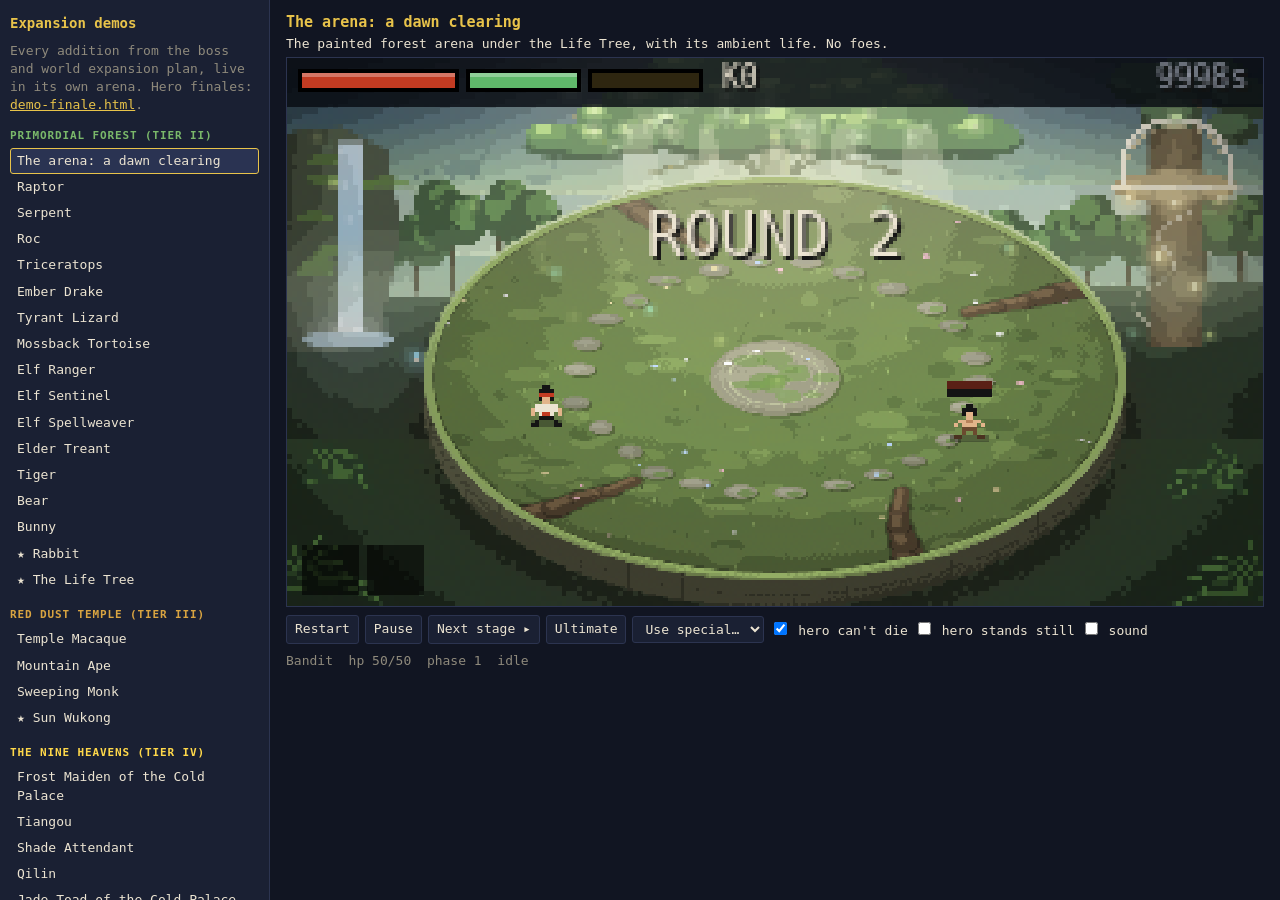
==== demo-expansion.html @ ad7a0745 "Expansion demo page: every new foe and boss, live in its world, with stage, ultimate and special con" ====
<!doctype html>
<html lang="en">
<head>
<meta charset="utf-8">
<meta name="viewport" content="width=device-width, initial-scale=1">
<title>Expansion Demos</title>
<style>
  :root { --bg:#111522; --panel:#1a2033; --ink:#ece4d2; --dim:#8f8a7c; --gold:#e8c34a; --line:#2c3450; }
  * { box-sizing: border-box; }
  body { background: var(--bg); color: var(--ink); font: 13px/1.4 monospace; margin: 0; display: flex; height: 100vh; }
  nav { width: 270px; overflow-y: auto; background: var(--panel); border-right: 1px solid var(--line); padding: 10px; flex: none; }
  nav h1 { font-size: 14px; color: var(--gold); margin: 4px 0 8px; }
  nav h2 { font-size: 11px; text-transform: uppercase; letter-spacing: .08em; margin: 14px 0 4px; }
  nav button { display: block; width: 100%; text-align: left; background: none; border: 1px solid transparent; color: var(--ink); font: inherit; padding: 3px 6px; cursor: pointer; border-radius: 3px; }
  nav button:hover { border-color: var(--line); }
  nav button.on { background: #2a3352; border-color: var(--gold); }
  nav a { color: var(--gold); }
  main { flex: 1; padding: 12px 16px; overflow-y: auto; min-width: 0; }
  #view { width: 100%; max-width: 1024px; aspect-ratio: 16/9; image-rendering: pixelated; border: 1px solid var(--line); display: block; background: #000; }
  .bar { display: flex; flex-wrap: wrap; gap: 6px; align-items: center; margin: 8px 0; }
  .bar button, .bar select { font: inherit; background: var(--panel); color: var(--ink); border: 1px solid var(--line); padding: 4px 8px; border-radius: 3px; cursor: pointer; }
  .bar button:hover { border-color: var(--gold); }
  #title { color: var(--gold); font-size: 15px; margin: 0 0 2px; }
  #desc { color: var(--ink); margin: 0 0 4px; max-width: 1024px; }
  #lore { color: var(--dim); font-style: italic; margin: 0; max-width: 1024px; }
  #info { color: var(--dim); white-space: pre-wrap; max-width: 1024px; }
  @media (max-width: 760px) { body { flex-direction: column; height: auto; } nav { width: auto; max-height: 40vh; } }
</style>
</head>
<body>
<nav id="list"><h1>Expansion demos</h1><p style="color:var(--dim);margin:0">Every addition from the boss and world expansion plan, live in its own arena. Hero finales: <a href="demo-finale.html">demo-finale.html</a>.</p></nav>
<main>
  <h2 id="title">Pick a demo</h2>
  <p id="desc"></p>
  <canvas id="view" width="256" height="144"></canvas>
  <div class="bar">
    <button id="restart">Restart</button>
    <button id="pause">Pause</button>
    <button id="next" title="Push the demoBoss to its next stage, phase or life">Next stage ▸</button>
    <button id="ult">Ultimate</button>
    <select id="special"><option value="">Use special…</option></select>
    <label><input type="checkbox" id="god" checked> hero can't die</label>
    <label><input type="checkbox" id="idle"> hero stands still</label>
    <label><input type="checkbox" id="snd"> sound</label>
  </div>
  <p id="lore"></p>
  <div id="info"></div>
</main>
<script src="js/sfx.js"></script><script src="js/agent.js"></script><script src="js/sim.js"></script><script src="js/campaign.js"></script><script src="js/lore.js"></script>
<script src="js/render.js"></script><script src="js/arenas.js"></script><script src="js/swordfx.js"></script><script src="js/finale-arenas.js"></script>
<script>
// One live arena per expansion addition, drawn by the game's own renderer in the world it belongs to.
const $d = id => document.getElementById(id);
const demoFoe = (type, world, desc) => ({ label: ENEMY_TYPES[type] ? ENEMY_TYPES[type].name : type, world, desc, foes: [type] });
const GROUPS = [
  ['Primordial Forest (Tier II)', 'forest', [
    { label: 'The arena: a dawn clearing', world: 'forest', desc: 'The painted forest arena under the Life Tree, with its ambient life. No foes.', foes: [] },
    ...['raptor', 'serpent', 'roc', 'triceratops', 'drake', 'trex', 'tortoise', 'elfranger', 'elfsentinel', 'elfspellweaver', 'treant'].map(t => demoFoe(t, 'forest', 'New forest foe.')),
    ...['tiger', 'bear', 'bunny'].map(t => demoFoe(t, 'forest', 'Promoted to a full foe with its own passive and technique.')),
    { ...demoFoe('jaderabbit', 'forest', 'Boss 1. Use Next stage for the Ink-Stained Jade Rabbit and its Moon Bite.'), boss: true },
    { ...demoFoe('lifetree', 'forest', 'Boss 2. Immobile, live-drawn; it blossoms when awake and calls its elven guardians.'), boss: true, at: [0, -30] },
  ]],
  ['Red Dust Temple (Tier III)', 'temple', [
    ...['macaque', 'greatape', 'sweepingmonk'].map(t => demoFoe(t, 'temple', t === 'sweepingmonk' ? 'New elite.' : 'New temple foe.')),
    { ...demoFoe('wukong', 'temple', 'Sun Wukong, the Victorious Fighting Buddha: the temple\'s new second demoBoss.'), boss: true },
  ]],
  ['The Nine Heavens (Tier IV)', 'heavens', [
    ...['frostmaiden', 'tiangou', 'shadeattendant', 'qilin', 'jadetoad'].map(t => demoFoe(t, 'heavens', ['qilin', 'jadetoad'].includes(t) ? 'New elite: ice and shadow pass.' : 'New foe: ice and shadow pass.')),
    { ...demoFoe('emperor', 'heavens', 'Stage 1, human form: Dragon Majesty pressure, Mandate of Heaven decrees, the court.'), boss: true, label: 'Dragon Emperor · stage 1' },
    { ...demoFoe('emperor', 'heavens', 'Stage 2, the Celestial Dragon: tide, dragonfire, rain that soaks you and heals him.'), boss: true, label: 'Dragon Emperor · stage 2', stages: 1 },
    { ...demoFoe('emperor', 'heavens', 'Stage 3, the Golden Body true dragon: sky coils and neck, the pearl, Five Phases breath.'), boss: true, label: 'Dragon Emperor · stage 3', stages: 2 },
    { label: 'Sun & Moon Venerables', world: 'heavens', foes: ['sunvenerable', 'moonvenerable'], boss: true, desc: 'The pair: day/night dial, Mutual Shelter, rotating stances, the Two Poles Turn. Next stage pushes both into Act 2 (Five Phases wheel).' },
    { label: 'Taiji Venerable (merged)', world: 'heavens', foes: ['sunvenerable', 'moonvenerable'], boss: true, taiji: true, desc: 'The Sun falls; the Moon becomes the Taiji Venerable with both arts and Birth of All Things.' },
  ]],
  ['Netherworld Abyss (Tier III)', 'abyss', [
    { ...demoFoe('ancestor', 'abyss', 'Phase 1, Keeper of the Yellow Springs: Broth of Forgetting, sealing, ferries that drag you.'), boss: true, label: 'Yellow Spring Ancestor · phase 1', talents: true },
    { ...demoFoe('ancestor', 'abyss', 'Phase 2, Nine Springs Domain: reforming from springs, Samsara, fishing, Forgotten Reflection.'), boss: true, label: 'Yellow Spring Ancestor · phase 2', stages: 1, talents: true },
  ]],
  ['Eastern Isles (Tier IV)', 'isles', [
    { ...demoFoe('tamamo', 'isles', 'Life 1 of nine. Next stage takes a life: each brings a tail and a new art.'), boss: true, label: 'Nine-Tailed Fox · first life' },
    { ...demoFoe('tamamo', 'isles', 'Life 4: the Dance of a Hundred Foxes is now possible.'), boss: true, label: 'Nine-Tailed Fox · fourth life', lives: 3 },
    { ...demoFoe('tamamo', 'isles', 'Life 9, the Heavenly Fox: Ninefold Sovereignty, Killing Stones that petrify, Nine Tails Eclipse the Moon.'), boss: true, label: 'Nine-Tailed Fox · ninth life', lives: 8 },
  ]],
];

const demoList = $d('list'), view = $d('view'), renderer = new Renderer(view);
let demoCur = null, demoSim = null, demoPaused = false, demoTick = 0, demoLast = 0, demoBoss = null;
for (const [name, world, items] of GROUPS) {
  const h = document.createElement('h2'); h.textContent = name; h.style.color = (WORLD_BY_ID[world] || {}).color || '#ccc'; demoList.append(h);
  for (const d of items) {
    const b = document.createElement('button'); b.textContent = (d.boss ? '★ ' : '') + d.label;
    b.onclick = () => { for (const x of demoList.querySelectorAll('button')) x.classList.remove('on'); b.classList.add('on'); start(d); };
    demoList.append(b);
  }
}

function nextStage(e) {
  if (!e || e.dead) return;
  e.invulnT = 0; e.state = 'idle'; e.ult = null;
  if (e.def.foxLives) { if ((e.tails || 1) < e.def.foxLives) demoSim.foxRise(e); return; }
  demoSim.dealDamage(e, 99999, demoSim.p, 0, 0, 0);
}
function runFor(sec) { for (let i = 0; i < sec * 60; i++) { demoSim.p.hp = demoSim.p.maxHp; demoSim.step(null); } }

function start(d) {
  demoCur = d; demoTick = 0;
  demoSim = new Sim('custom', 7, { visual: true, timeLimit: 9999, roster: ['bandit'], atOnce: 1 });
  demoSim.enemies.length = 0;
  const spawned = d.foes.map((t, i) => { const [x, y] = d.at || [40 + i * 20, (i ? 20 : -10)]; const e = demoSim.spawnEnemy(t, x, y); e.state = 'idle'; e.st = 0; return e; });
  if (d.talents) demoSim.applyTalents(demoSim.p, ['ripple', 'vampfist', 'dragonbreath'], 'unformed');
  demoSim.p.x = -70; demoSim.p.y = 20; demoSim.waveIdx = 1; demoSim.step(null);
  demoBoss = spawned[0] || null;
  for (let k = 0; k < (d.stages || 0); k++) { nextStage(demoBoss); runFor(3); }
  for (let k = 0; k < (d.lives || 0); k++) { nextStage(demoBoss); demoBoss.invulnT = 0; demoBoss.state = 'idle'; }
  if (d.taiji) { spawned[1].hp = spawned[1].maxHp * 0.2; spawned[0].hp = 0; demoSim.resolveFalls(); demoBoss = spawned[1]; }
  renderer.reset && renderer.reset();
  demoSim.fx = [];
  $d('title').textContent = d.label; $d('desc').textContent = d.desc || '';
  $d('lore').textContent = (d.foes[0] && CODEX_LORE[d.foes[0]]) || '';
  fillSpecials();
  window.__sim = demoSim;
}
function fillSpecials() {
  const s = $d('special'); s.length = 1;
  if (demoBoss) demoBoss.specials.forEach((a, i) => s.add(new Option(a.name || a.id, i)));
}

function heroAction(s, i) {
  const e = s.nearestEnemy(s.p);
  if (!e || $d('idle').checked) return [0, 0, -1, -1, -1, -1, -1, -1, -1];
  const dx = e.x - s.p.x, dy = e.y - s.p.y, d = Math.hypot(dx, dy) || 1, near = d < 22 + (e.r || 0);
  return [dx / d * 0.6, dy / d * 0.6, near && i % 9 === 0 ? 1 : -1, near && i % 60 === 0 ? 1 : -1, i % 30 < 4 ? 1 : -1, -1, -1, -1, -1];
}
function frame(now) {
  const dt = Math.min(0.05, (now - demoLast) / 1000); demoLast = now;
  if (demoSim && !demoPaused) {
    for (let k = 0; k < Math.round(dt * 60); k++) {
      if (demoSim.done) { demoSim.done = false; demoSim.timeLimit = 9999; }
      if ($d('god').checked) { demoSim.p.hp = demoSim.p.maxHp; demoSim.p.dead = false; }
      demoSim.step(heroAction(demoSim, demoTick++));
    }
    renderer.draw(demoSim, dt, { world: demoCur.world, sound: $d('snd').checked });
    renderer.present();
    if (demoBoss && demoBoss.dead) { const alive = demoSim.enemies.find(e => !e.dead && e.def.boss); if (alive && alive !== demoBoss) { demoBoss = alive; fillSpecials(); } }
    $d('info').textContent = demoSim.enemies.filter(e => !e.dead).slice(0, 6).map(e =>
      `${e.def.name}  hp ${Math.round(e.hp)}/${Math.round(e.maxHp)}` + (e.stage ? `  stage ${e.stage}` : '') + (e.phase ? `  phase ${e.phase}` : '') + (e.tails ? `  tails ${e.tails}` : '') +
      `  ${e.state}${e.atk && e.state !== 'idle' ? ' · ' + (e.atk.name || e.atk.id) : ''}${e.ult && e.state === 'ult' ? ' · ' + e.ult.name : ''}`).join('\n');
  } else if (demoSim) { renderer.draw(demoSim, 0, { world: demoCur.world, paused: true }); renderer.present(); }
  requestAnimationFrame(frame);
}
requestAnimationFrame(frame);

$d('restart').onclick = () => demoCur && start(demoCur);
$d('pause').onclick = () => { demoPaused = !demoPaused; $d('pause').textContent = demoPaused ? 'Resume' : 'Pause'; };
$d('next').onclick = () => {
  if (!demoSim) return;
  if (demoCur.foes.length === 2 && !demoCur.taiji) { for (const e of demoSim.enemies) if (!e.dead && e.def.boss) demoSim.dealDamage(e, e.hp - e.maxHp * 0.5, demoSim.p, 0, 0, 0); return; }
  nextStage(demoBoss); setTimeout(fillSpecials, 3000);
};
$d('ult').onclick = () => { if (demoBoss && !demoBoss.dead) { demoBoss.cds.ult = 0; demoBoss.state = 'idle'; demoBoss.invulnT = 0; demoSim.startUlt(demoBoss); } };
$d('special').onchange = e => {
  const a = demoBoss && demoBoss.specials[+e.target.value]; e.target.value = '';
  if (a && !demoBoss.dead) { demoBoss.state = 'idle'; demoSim.startAttack(demoBoss, a); }
};
$d('snd').onchange = () => { if ($d('snd').checked) sfx.unlock(); };
demoList.querySelectorAll('button')[0].click();
</script>
</body>
</html>
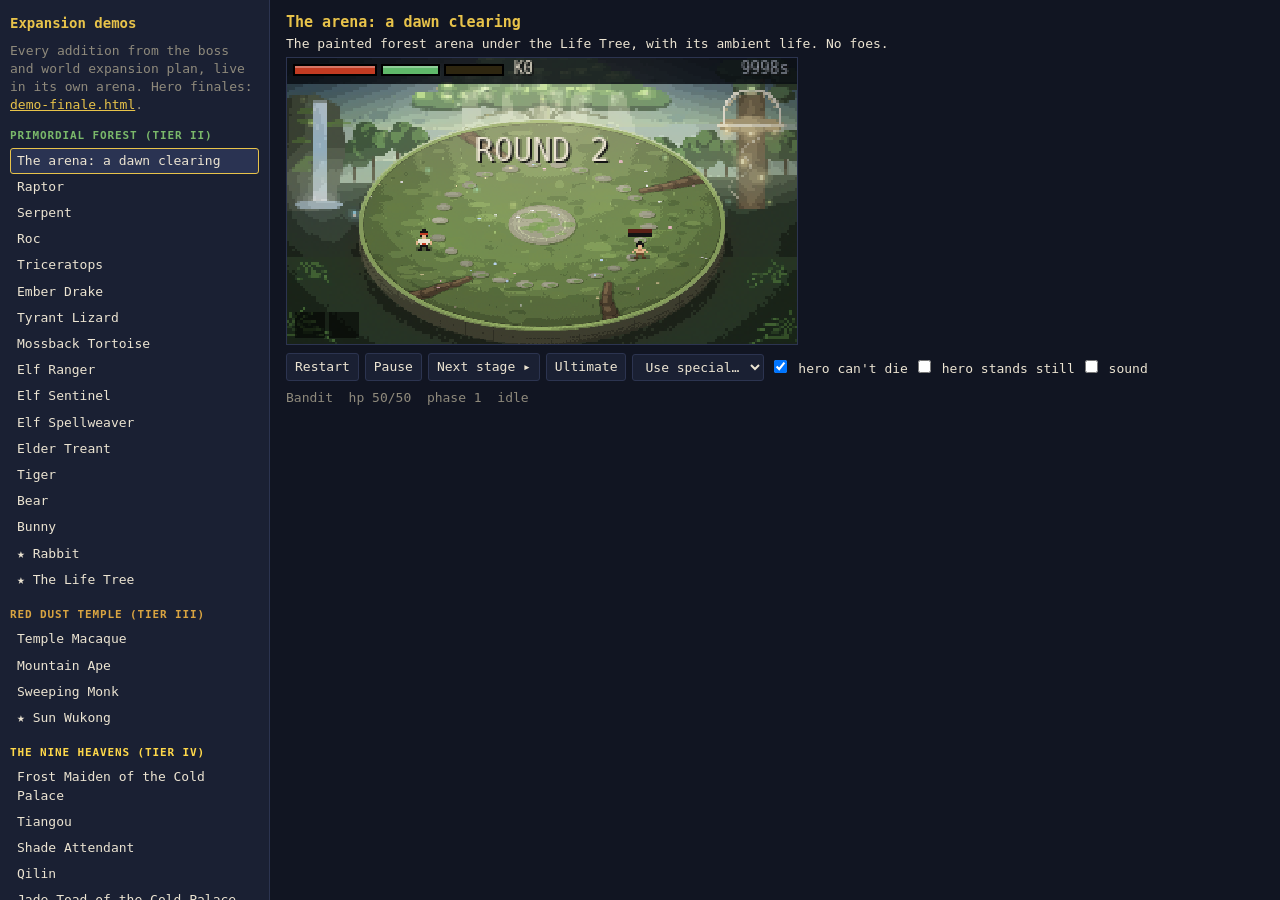
==== commit b656ed70: "Expansion demo: show the arena at whole-number sizes so pixel text stays sharp Co-Authored-By: Claud" ====
--- a/demo-expansion.html
+++ b/demo-expansion.html
@@ -16,7 +16,7 @@
   nav button.on { background: #2a3352; border-color: var(--gold); }
   nav a { color: var(--gold); }
   main { flex: 1; padding: 12px 16px; overflow-y: auto; min-width: 0; }
-  #view { width: 100%; max-width: 1024px; aspect-ratio: 16/9; image-rendering: pixelated; border: 1px solid var(--line); display: block; background: #000; }
+  #view { width: 1024px; height: 576px; image-rendering: pixelated; border: 1px solid var(--line); display: block; background: #000; }
   .bar { display: flex; flex-wrap: wrap; gap: 6px; align-items: center; margin: 8px 0; }
   .bar button, .bar select { font: inherit; background: var(--panel); color: var(--ink); border: 1px solid var(--line); padding: 4px 8px; border-radius: 3px; cursor: pointer; }
   .bar button:hover { border-color: var(--gold); }
@@ -24,6 +24,7 @@
   #desc { color: var(--ink); margin: 0 0 4px; max-width: 1024px; }
   #lore { color: var(--dim); font-style: italic; margin: 0; max-width: 1024px; }
   #info { color: var(--dim); white-space: pre-wrap; max-width: 1024px; }
+  @media (max-width: 1340px) { #view { width: 512px; height: 288px; } }
   @media (max-width: 760px) { body { flex-direction: column; height: auto; } nav { width: auto; max-height: 40vh; } }
 </style>
 </head>
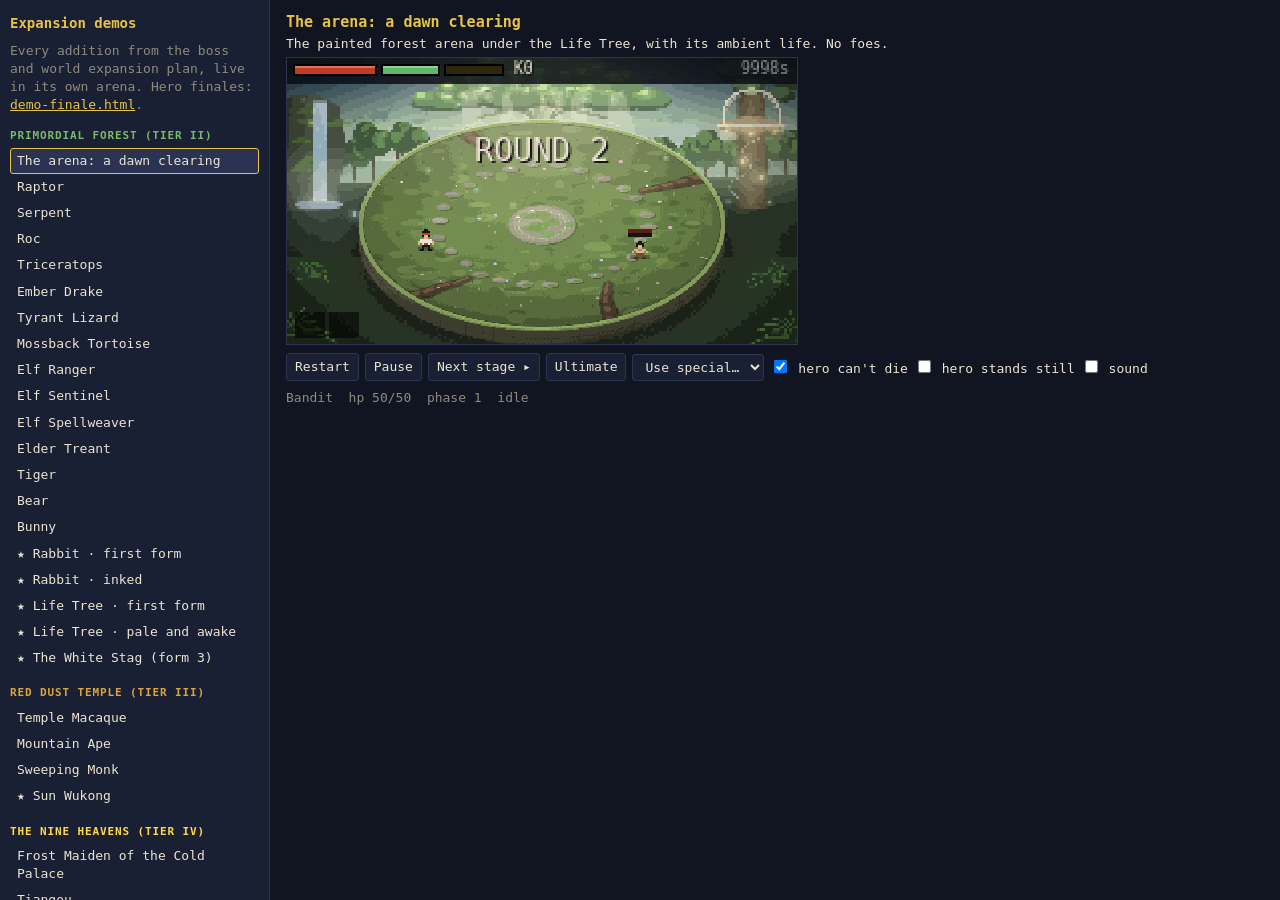
==== commit 438768cd: "Celestial pass: Life Tree and its White Stag, a Rabbit with the moon's phases, a vast Celestial Drag" ====
--- a/demo-expansion.html
+++ b/demo-expansion.html
@@ -48,7 +48,7 @@
   <div id="info"></div>
 </main>
 <script src="js/sfx.js"></script><script src="js/agent.js"></script><script src="js/sim.js"></script><script src="js/campaign.js"></script><script src="js/lore.js"></script>
-<script src="js/render.js"></script><script src="js/arenas.js"></script><script src="js/swordfx.js"></script><script src="js/finale-arenas.js"></script>
+<script src="js/render.js"></script><script src="js/arenas.js"></script><script src="js/swordfx.js"></script><script src="js/finale-arenas.js"></script><script src="js/celestial.js"></script>
 <script>
 // One live arena per expansion addition, drawn by the game's own renderer in the world it belongs to.
 const $d = id => document.getElementById(id);
@@ -58,8 +58,11 @@
     { label: 'The arena: a dawn clearing', world: 'forest', desc: 'The painted forest arena under the Life Tree, with its ambient life. No foes.', foes: [] },
     ...['raptor', 'serpent', 'roc', 'triceratops', 'drake', 'trex', 'tortoise', 'elfranger', 'elfsentinel', 'elfspellweaver', 'treant'].map(t => demoFoe(t, 'forest', 'New forest foe.')),
     ...['tiger', 'bear', 'bunny'].map(t => demoFoe(t, 'forest', 'Promoted to a full foe with its own passive and technique.')),
-    { ...demoFoe('jaderabbit', 'forest', 'Boss 1. Use Next stage for the Ink-Stained Jade Rabbit and its Moon Bite.'), boss: true },
-    { ...demoFoe('lifetree', 'forest', 'Boss 2. Immobile, live-drawn; it blossoms when awake and calls its elven guardians.'), boss: true, at: [0, -30] },
+    { ...demoFoe('jaderabbit', 'forest', 'Boss 1. The moon over it turns every 5s: New (half damage taken), Waxing (quick), Full (Lunacy and a shockwave), Waning (lifesteal). Mortar of Ages, A Hundred Hops, the Elixir, the rabbits of the Moon.'), boss: true, label: 'Rabbit · first form' },
+    { ...demoFoe('jaderabbit', 'forest', 'Ink-Stained Jade Rabbit: eight inked hops, ink blots, the Moon Bite; its ultimate is The Moon Devoured.'), boss: true, label: 'Rabbit · inked', stages: 1 },
+    { ...demoFoe('lifetree', 'forest', 'Boss 2. Arrives with its elves like the Queen with her brood: heals them, shields them, holds you with roots, vines and pollen.'), boss: true, label: 'Life Tree · first form' },
+    { ...demoFoe('lifetree', 'forest', 'Awake below half: taller and pale; roots in lines, Sanctuary heals every elf, The World Tree Blooms.'), boss: true, label: 'Life Tree · pale and awake', stages: 1 },
+    { ...demoFoe('lifetree', 'forest', 'Struck down, the tree gives up the White Stag, the god of the elves, whole: charges, the star beam, a thicket of antlers, starlight that heals it. No summons.'), boss: true, label: 'The White Stag (form 3)', stages: 2 },
   ]],
   ['Red Dust Temple (Tier III)', 'temple', [
     ...['macaque', 'greatape', 'sweepingmonk'].map(t => demoFoe(t, 'temple', t === 'sweepingmonk' ? 'New elite.' : 'New temple foe.')),
@@ -71,7 +74,7 @@
     { ...demoFoe('emperor', 'heavens', 'Stage 2, the Celestial Dragon: tide, dragonfire, rain that soaks you and heals him.'), boss: true, label: 'Dragon Emperor · stage 2', stages: 1 },
     { ...demoFoe('emperor', 'heavens', 'Stage 3, the Golden Body true dragon: sky coils and neck, the pearl, Five Phases breath.'), boss: true, label: 'Dragon Emperor · stage 3', stages: 2 },
     { label: 'Sun & Moon Venerables', world: 'heavens', foes: ['sunvenerable', 'moonvenerable'], boss: true, desc: 'The pair: day/night dial, Mutual Shelter, rotating stances, the Two Poles Turn. Next stage pushes both into Act 2 (Five Phases wheel).' },
-    { label: 'Taiji Venerable (merged)', world: 'heavens', foes: ['sunvenerable', 'moonvenerable'], boss: true, taiji: true, desc: 'The Sun falls; the Moon becomes the Taiji Venerable with both arts and Birth of All Things.' },
+    { label: 'Taiji Venerable (merged)', world: 'heavens', foes: ['sunvenerable', 'moonvenerable'], boss: true, taiji: true, desc: 'The Sun falls; the Moon becomes the Taiji Venerable: its own arts (Twin Fish, the Eye of the Eclipse, the Eight Trigrams, Inversion, Push Hands, the Hollow Sun), Yin and Yang shifting every 6s, and two ultimates in turn: Birth of All Things and Eclipse of Heaven and Earth.' },
   ]],
   ['Netherworld Abyss (Tier III)', 'abyss', [
     { ...demoFoe('ancestor', 'abyss', 'Phase 1, Keeper of the Yellow Springs: Broth of Forgetting, sealing, ferries that drag you.'), boss: true, label: 'Yellow Spring Ancestor · phase 1', talents: true },
@@ -111,7 +114,7 @@
   if (d.talents) demoSim.applyTalents(demoSim.p, ['ripple', 'vampfist', 'dragonbreath'], 'unformed');
   demoSim.p.x = -70; demoSim.p.y = 20; demoSim.waveIdx = 1; demoSim.step(null);
   demoBoss = spawned[0] || null;
-  for (let k = 0; k < (d.stages || 0); k++) { nextStage(demoBoss); runFor(3); }
+  for (let k = 0; k < (d.stages || 0); k++) { nextStage(demoBoss); runFor(4); }
   for (let k = 0; k < (d.lives || 0); k++) { nextStage(demoBoss); demoBoss.invulnT = 0; demoBoss.state = 'idle'; }
   if (d.taiji) { spawned[1].hp = spawned[1].maxHp * 0.2; spawned[0].hp = 0; demoSim.resolveFalls(); demoBoss = spawned[1]; }
   renderer.reset && renderer.reset();
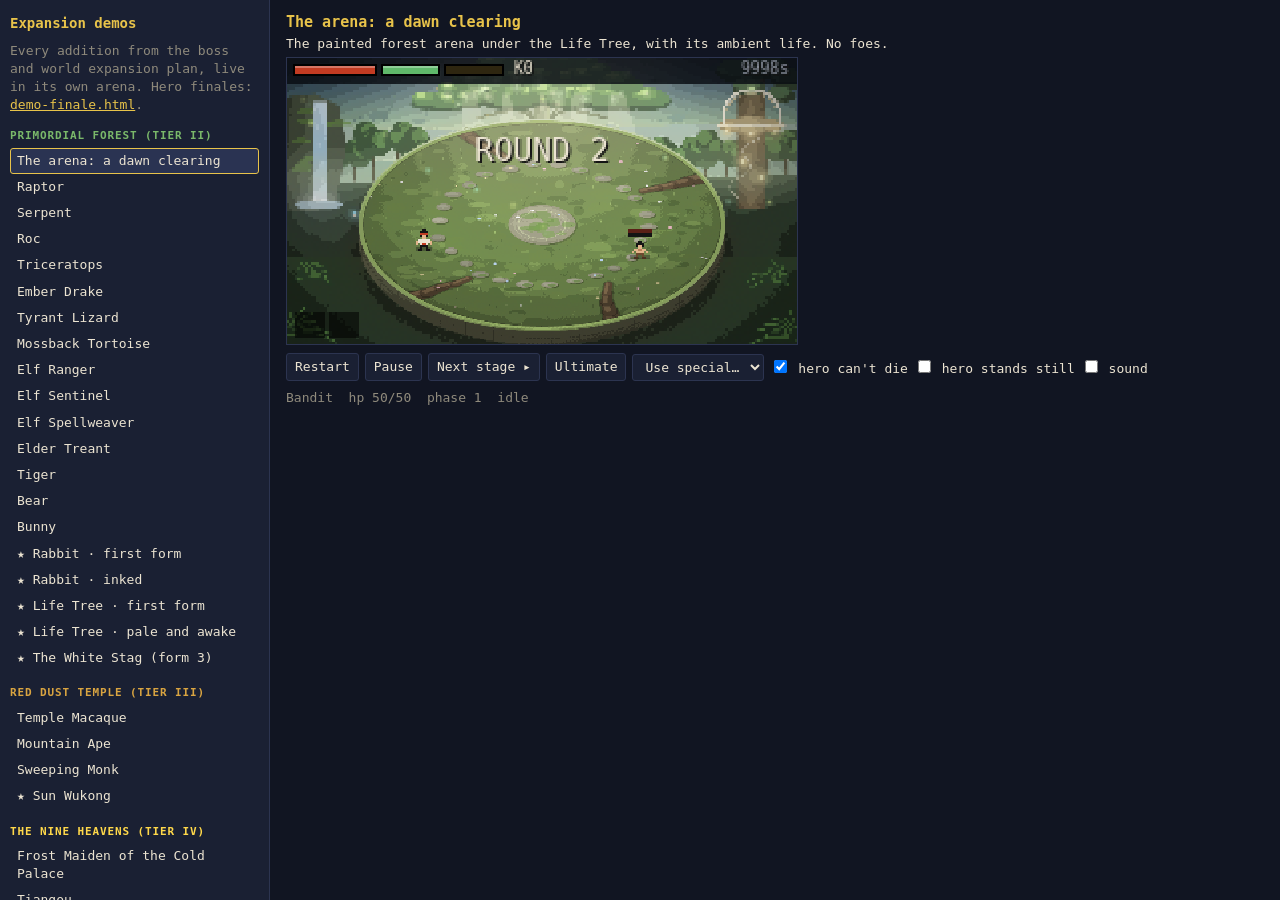
==== commit cf2a7805: "Second celestial pass: the Last Keeper as a man of light, the Sword Without a Head and the Fourteent" ====
--- a/demo-expansion.html
+++ b/demo-expansion.html
@@ -48,11 +48,12 @@
   <div id="info"></div>
 </main>
 <script src="js/sfx.js"></script><script src="js/agent.js"></script><script src="js/sim.js"></script><script src="js/campaign.js"></script><script src="js/lore.js"></script>
-<script src="js/render.js"></script><script src="js/arenas.js"></script><script src="js/swordfx.js"></script><script src="js/finale-arenas.js"></script><script src="js/celestial.js"></script>
+<script src="js/render.js"></script><script src="js/arenas.js"></script><script src="js/swordfx.js"></script><script src="js/finale-arenas.js"></script><script src="js/celestial.js"></script><script src="js/celestial2.js"></script>
 <script>
 // One live arena per expansion addition, drawn by the game's own renderer in the world it belongs to.
 const $d = id => document.getElementById(id);
 const demoFoe = (type, world, desc) => ({ label: ENEMY_TYPES[type] ? ENEMY_TYPES[type].name : type, world, desc, foes: [type] });
+const corruptIt = (s, e) => { e.summit = true; s.p.maxHp = s.p.hp = 1e9; s.dealDamage(e, 99999, s.p, 0, 0, 0); for (let i = 0; i < 150; i++) s.step(null); e.manualDone = true; s.corruptSword(e); for (let i = 0; i < 240; i++) s.step(null); };
 const GROUPS = [
   ['Primordial Forest (Tier II)', 'forest', [
     { label: 'The arena: a dawn clearing', world: 'forest', desc: 'The painted forest arena under the Life Tree, with its ambient life. No foes.', foes: [] },
@@ -79,6 +80,13 @@
   ['Netherworld Abyss (Tier III)', 'abyss', [
     { ...demoFoe('ancestor', 'abyss', 'Phase 1, Keeper of the Yellow Springs: Broth of Forgetting, sealing, ferries that drag you.'), boss: true, label: 'Yellow Spring Ancestor · phase 1', talents: true },
     { ...demoFoe('ancestor', 'abyss', 'Phase 2, Nine Springs Domain: reforming from springs, Samsara, fishing, Forgotten Reflection.'), boss: true, label: 'Yellow Spring Ancestor · phase 2', stages: 1, talents: true },
+  ]],
+  ['The Last Bosses', 'bottom', [
+    { label: 'The Last Keeper · the Keeper of the Jar', world: 'bottom', foes: ['timeadmin'], boss: true, setup: (s, e) => s.makeFinalKeeper(e), desc: 'A trace of the jar keeper himself, made of light. Light Through the Lid, the Long Hands, your Former Selves, Refining the Gu (one gap out), Every Life Counted. Passive: the same blow again and again does less and less. Ultimate: The Lid Is Lowered (stand in the light).' },
+    { label: 'The Last Keeper · the Finished Gu', world: 'bottom', foes: ['timeadmin'], boss: true, stages: 1, setup: (s, e) => s.makeFinalKeeper(e), desc: 'At 60%: four arms, more rays, Ten Thousand Iterations (your lives crossing the stage), The Jar Turns.' },
+    { label: 'The Last Keeper · What Remains of Him', world: 'bottom', foes: ['timeadmin'], boss: true, stages: 2, setup: (s, e) => s.makeFinalKeeper(e), desc: 'At 25%: a flickering trace. Ultimate: The Keeper’s Last Light.' },
+    { label: 'Sword Immortal · Sword Without a Head', world: 'summit', foes: ['swordsaint'], boss: true, setup: corruptIt, desc: 'Summit only, after the Thirteenth Sword. Corrupted swords in ink, each answered by an ink afterimage; Black Sea Tide dulls blows struck from his feet.' },
+    { label: 'Sword Immortal · the Fourteenth Sword', world: 'summit', foes: ['swordsaint'], boss: true, setup: (s, e) => { corruptIt(s, e); e.fourteenthQueued = true; }, desc: 'At 10%: Cut. The world becomes a page and folds flat; a pencil line follows you; one bare blade cuts the page. Step off the line.' },
   ]],
   ['Eastern Isles (Tier IV)', 'isles', [
     { ...demoFoe('tamamo', 'isles', 'Life 1 of nine. Next stage takes a life: each brings a tail and a new art.'), boss: true, label: 'Nine-Tailed Fox · first life' },
@@ -111,6 +119,7 @@
   demoSim = new Sim('custom', 7, { visual: true, timeLimit: 9999, roster: ['bandit'], atOnce: 1 });
   demoSim.enemies.length = 0;
   const spawned = d.foes.map((t, i) => { const [x, y] = d.at || [40 + i * 20, (i ? 20 : -10)]; const e = demoSim.spawnEnemy(t, x, y); e.state = 'idle'; e.st = 0; return e; });
+  if (d.setup) d.setup(demoSim, spawned[0]);
   if (d.talents) demoSim.applyTalents(demoSim.p, ['ripple', 'vampfist', 'dragonbreath'], 'unformed');
   demoSim.p.x = -70; demoSim.p.y = 20; demoSim.waveIdx = 1; demoSim.step(null);
   demoBoss = spawned[0] || null;
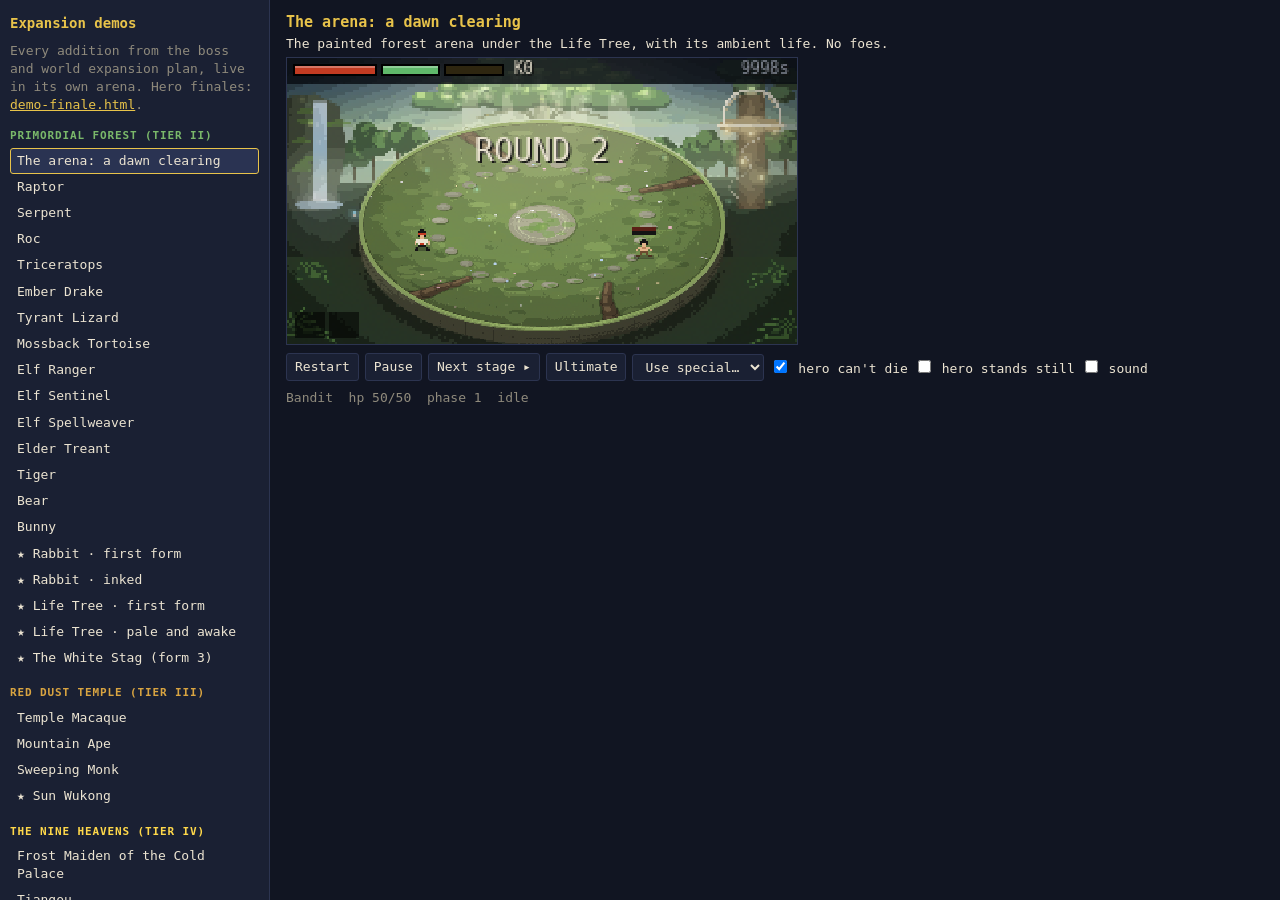
==== commit 46838156: "Third celestial pass: Tamamo at player size and a painted Heavenly Fox, the Ancestor redrawn small, " ====
--- a/demo-expansion.html
+++ b/demo-expansion.html
@@ -48,7 +48,7 @@
   <div id="info"></div>
 </main>
 <script src="js/sfx.js"></script><script src="js/agent.js"></script><script src="js/sim.js"></script><script src="js/campaign.js"></script><script src="js/lore.js"></script>
-<script src="js/render.js"></script><script src="js/arenas.js"></script><script src="js/swordfx.js"></script><script src="js/finale-arenas.js"></script><script src="js/celestial.js"></script><script src="js/celestial2.js"></script>
+<script src="js/render.js"></script><script src="js/arenas.js"></script><script src="js/swordfx.js"></script><script src="js/finale-arenas.js"></script><script src="js/celestial.js"></script><script src="js/celestial2.js"></script><script src="js/celestial3.js"></script>
 <script>
 // One live arena per expansion addition, drawn by the game's own renderer in the world it belongs to.
 const $d = id => document.getElementById(id);
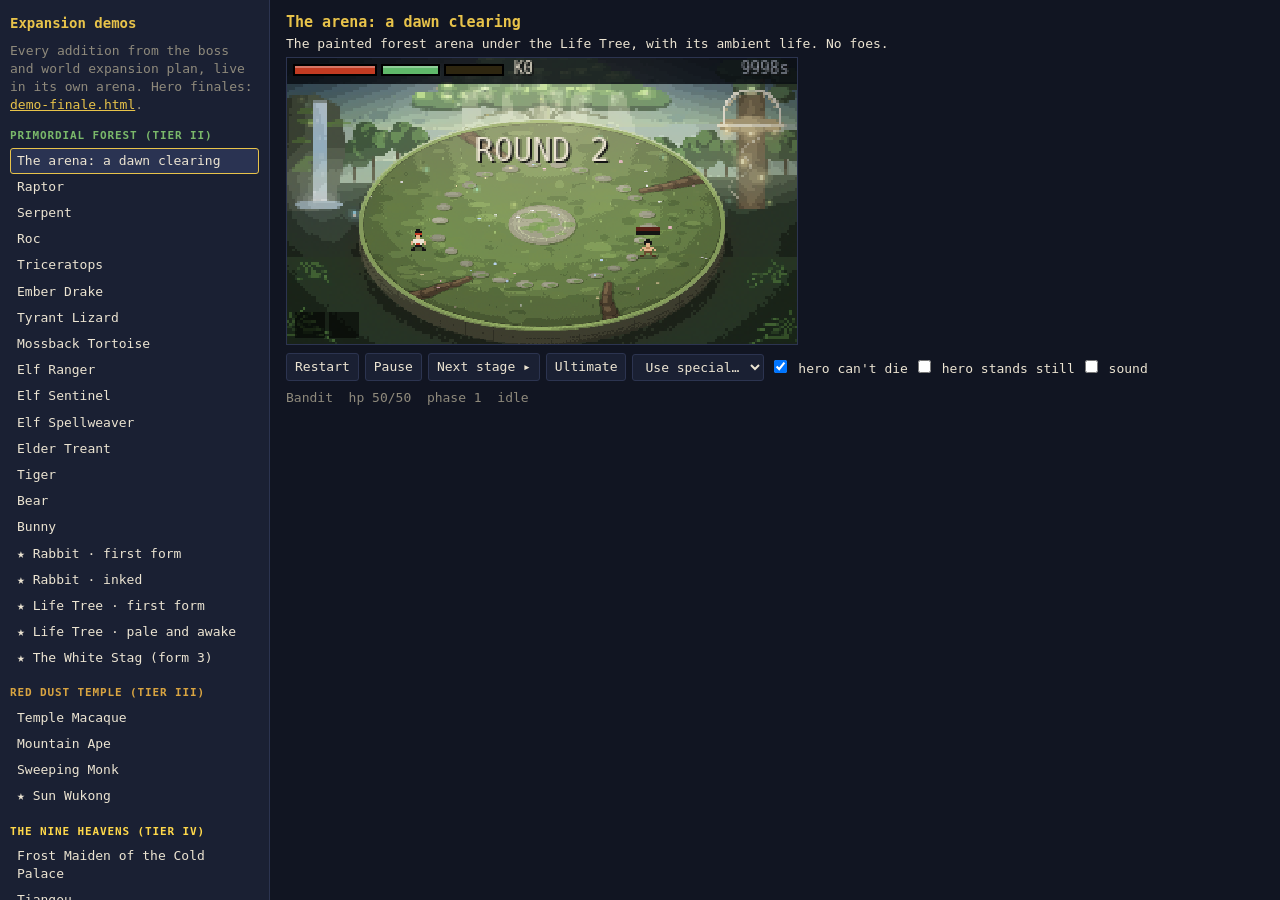
==== commit 2bef7b25: "Steps 9 and 10: the Fourteenth Sword's six fast cuts, the Time Administrator, the Keeper's saved sel" ====
--- a/demo-expansion.html
+++ b/demo-expansion.html
@@ -48,7 +48,7 @@
   <div id="info"></div>
 </main>
 <script src="js/sfx.js"></script><script src="js/agent.js"></script><script src="js/sim.js"></script><script src="js/campaign.js"></script><script src="js/lore.js"></script>
-<script src="js/render.js"></script><script src="js/arenas.js"></script><script src="js/swordfx.js"></script><script src="js/finale-arenas.js"></script><script src="js/celestial.js"></script><script src="js/celestial2.js"></script><script src="js/celestial3.js"></script>
+<script src="js/render.js"></script><script src="js/arenas.js"></script><script src="js/swordfx.js"></script><script src="js/finale-arenas.js"></script><script src="js/celestial.js"></script><script src="js/celestial2.js"></script><script src="js/celestial3.js"></script><script src="js/latepass.js"></script>
 <script>
 // One live arena per expansion addition, drawn by the game's own renderer in the world it belongs to.
 const $d = id => document.getElementById(id);
@@ -88,6 +88,16 @@
     { label: 'Sword Immortal · Sword Without a Head', world: 'summit', foes: ['swordsaint'], boss: true, setup: corruptIt, desc: 'Summit only, after the Thirteenth Sword. Corrupted swords in ink, each answered by an ink afterimage; Black Sea Tide dulls blows struck from his feet.' },
     { label: 'Sword Immortal · the Fourteenth Sword', world: 'summit', foes: ['swordsaint'], boss: true, setup: (s, e) => { corruptIt(s, e); e.fourteenthQueued = true; }, desc: 'At 10%: Cut. The world becomes a page and folds flat; a pencil line follows you; one bare blade cuts the page. Step off the line.' },
   ]],
+  ['Late-game pass (step 9)', 'bottom', [
+    { label: 'Time Administrator · the Present', world: 'bottom', foes: ['timeadmin'], boss: true, desc: '500 health. A clock under him. New: Hour Hand (the hands sweep the stage), Past/Present/Future (where you were, are, will be), Borrowed Time (your skills back to full cooldown).' },
+    { label: 'Time Administrator · You, From the Future', world: 'bottom', foes: ['timeadmin'], boss: true, stages: 1, desc: 'Heals 35% on arrival; the clock runs fast; the minute hand joins the hour hand.' },
+    { label: 'Time Administrator · You, From the Past', world: 'bottom', foes: ['timeadmin'], boss: true, stages: 2, desc: 'Returns at 70%; the clock runs backwards; Past/Present/Future in his kit.' },
+    { label: 'Yun Xi · the Last Bet', world: 'bottom', foes: ['unknown'], boss: true, setup: (s, e) => { s.p.maxHp = s.p.hp = 1e6; e.hp = 0; s.resolveFalls(); }, desc: '1,000 health, damage no longer held back. At 0 she heals 25% and stakes it all on a die: five telegraphed rolls (Ace, Pair, Trips, Four Corners, Five-Spot, Jackpot), then spent, then again.' },
+  ]],
+  ['Thousand Skins (step 10)', 'isles', [
+    { label: 'Thousand Skins · Four Symbols, Five Phases', world: 'isles', foes: ['oni'], next: s => { s.p.beastT = 0.01; s.p.beastCd = 0; }, setup: (s, e) => { s.applyTalents(s.p, ['shapeshift'], 'unformed'); Object.assign(s.p, { skinPicks: FOUR_SYMBOLS.slice(), fourSymbols: true, symSeen: [], beastCd: 0.1 }); s.p.maxHp = s.p.hp = 1e6; }, desc: 'The secret set: Azure Dragon, Vermilion Bird, Qilin, White Tiger, Black Tortoise in generating order. Each change breathes its element; the other four stand guard; all five completes the Five Phases. Next stage: change skin.' },
+    { label: 'Thousand Skins · any five', world: 'isles', foes: ['oni'], next: s => { s.p.beastT = 0.01; s.p.beastCd = 0; }, setup: (s, e) => { s.applyTalents(s.p, ['shapeshift'], 'unformed'); Object.assign(s.p, { skinPicks: ['oni', 'tiger', 'phoenix', 'bandit', 'qilin'], fourSymbols: false, beastCd: 0.1 }); s.p.maxHp = s.p.hp = 1e6; }, desc: 'Five felled foes chosen: each skin wears the foe, takes a role bonus, and throws its arts on its own. Next stage: change skin.' },
+  ]],
   ['Eastern Isles (Tier IV)', 'isles', [
     { ...demoFoe('tamamo', 'isles', 'Life 1 of nine. Next stage takes a life: each brings a tail and a new art.'), boss: true, label: 'Nine-Tailed Fox · first life' },
     { ...demoFoe('tamamo', 'isles', 'Life 4: the Dance of a Hundred Foxes is now possible.'), boss: true, label: 'Nine-Tailed Fox · fourth life', lives: 3 },
@@ -107,6 +117,7 @@
 }
 
 function nextStage(e) {
+  if (demoCur && demoCur.next) return demoCur.next(demoSim, e);
   if (!e || e.dead) return;
   e.invulnT = 0; e.state = 'idle'; e.ult = null;
   if (e.def.foxLives) { if ((e.tails || 1) < e.def.foxLives) demoSim.foxRise(e); return; }
